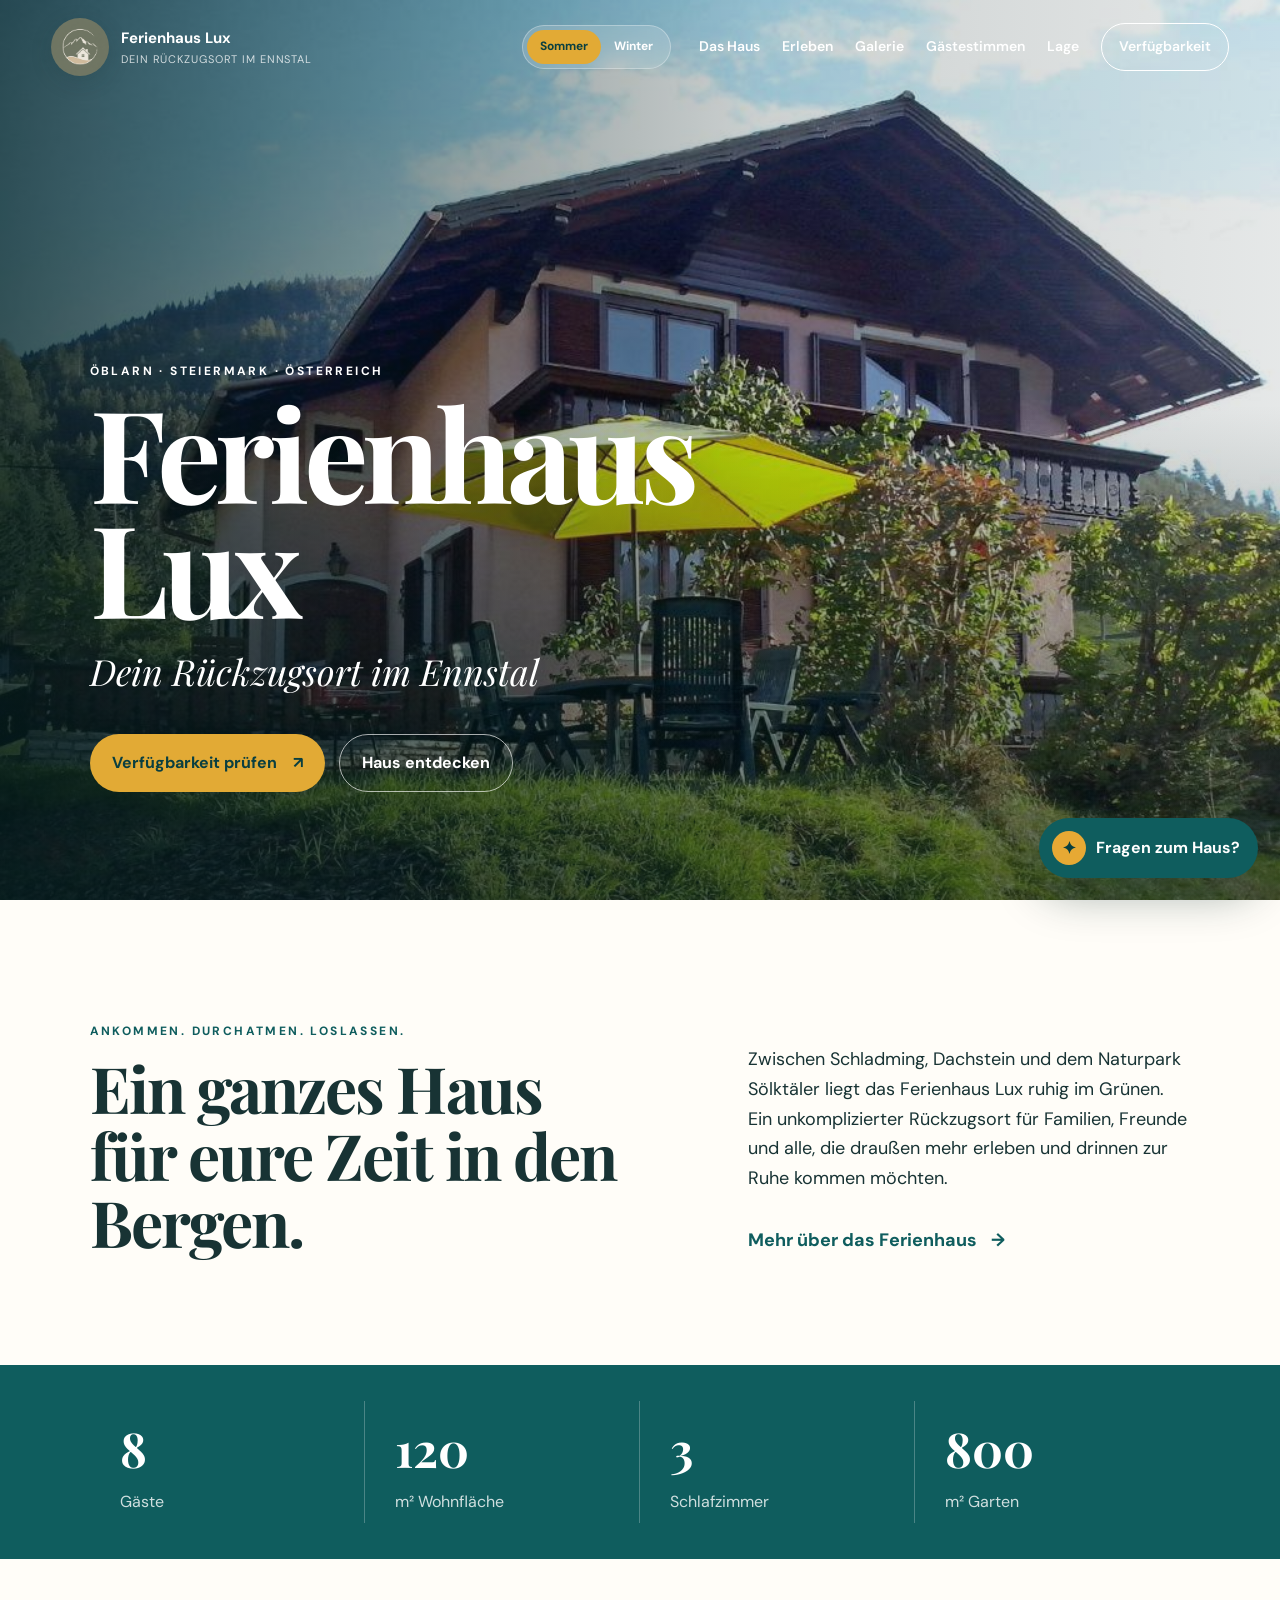
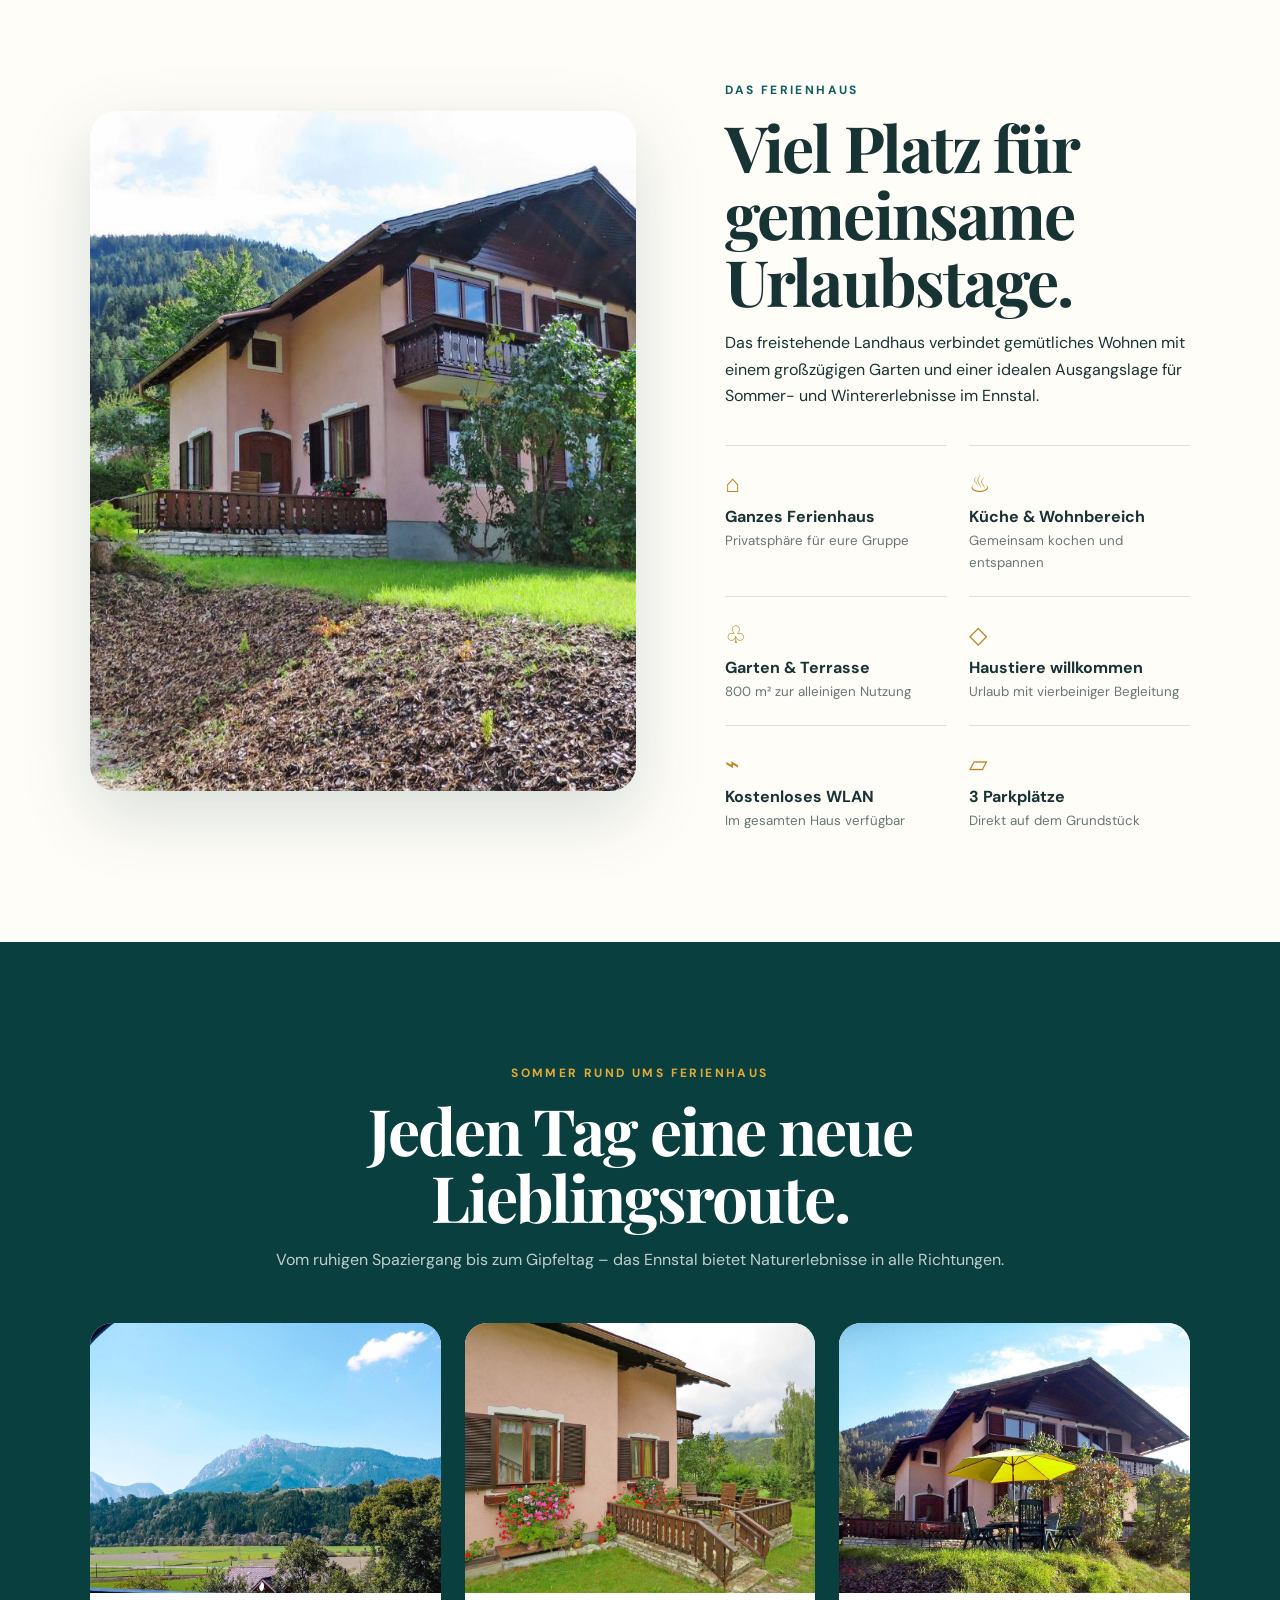
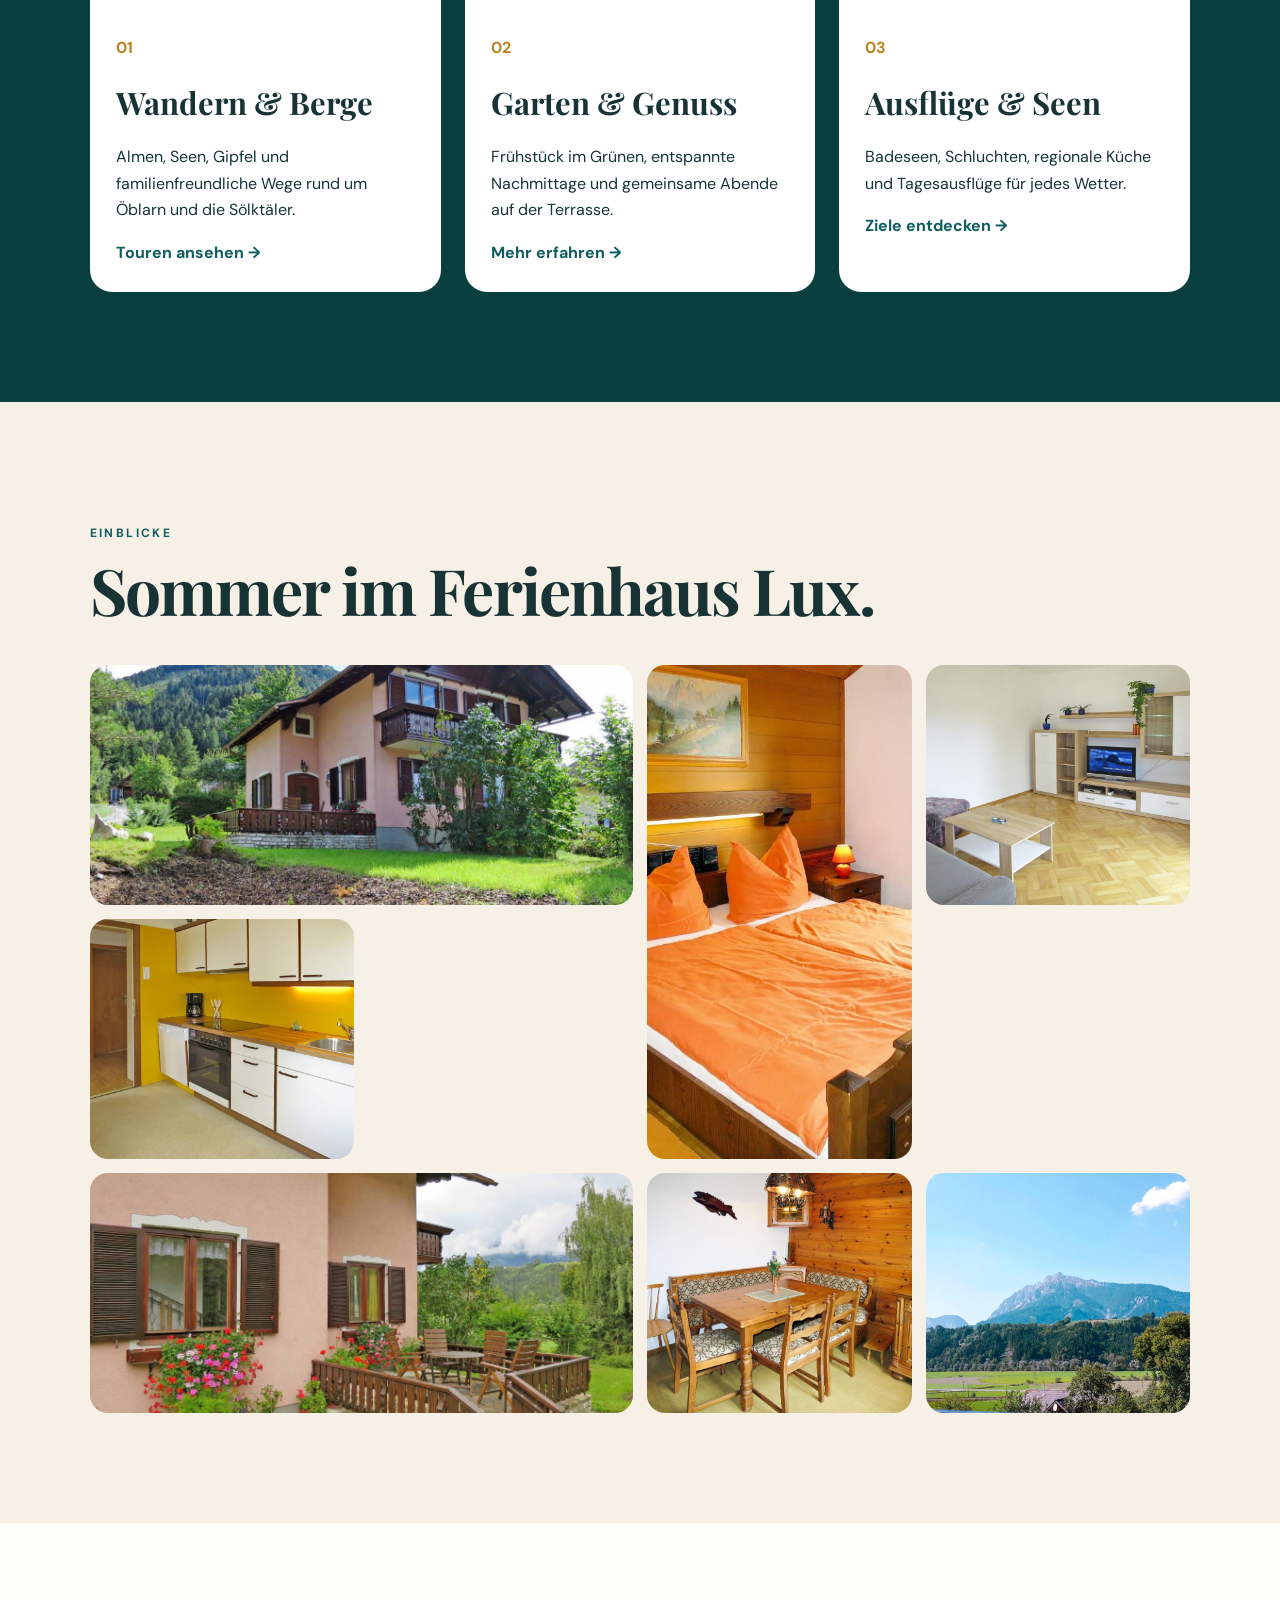
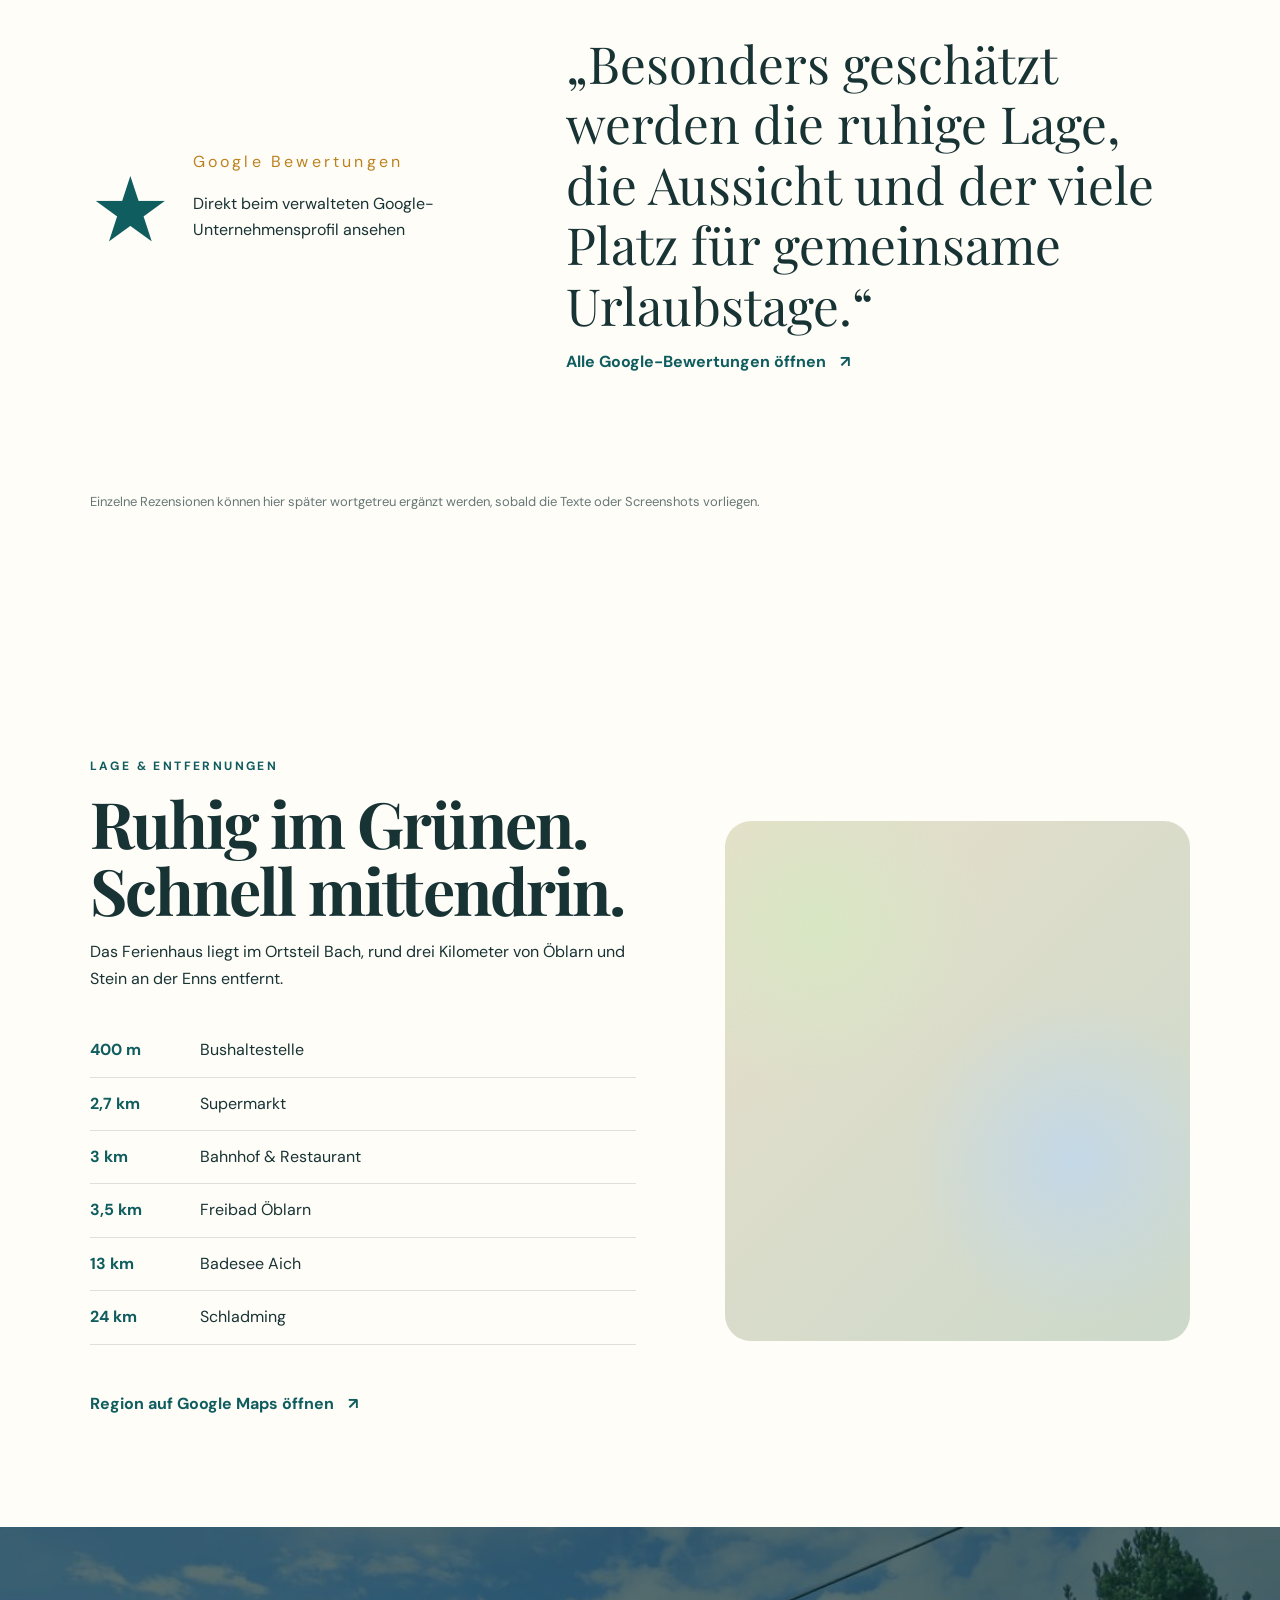
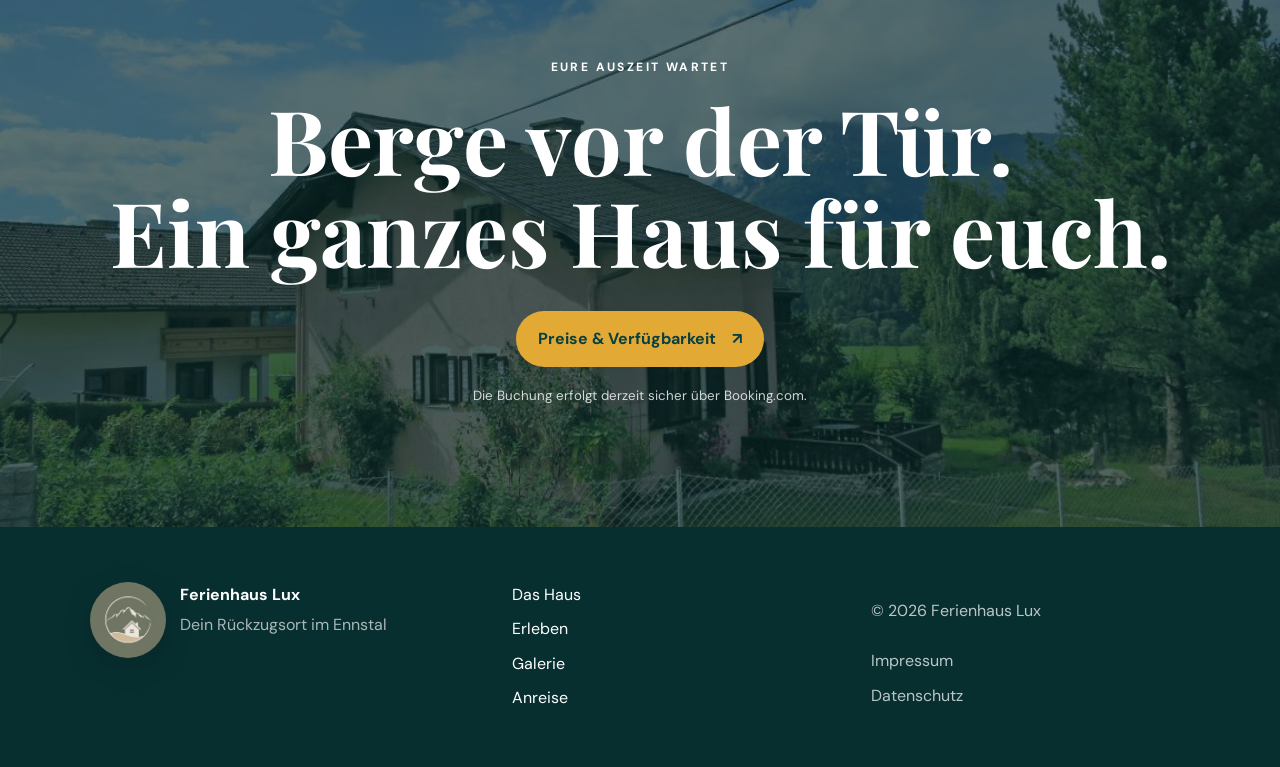
==== index.html @ c2e4d74d "Add files via upload" ====
<!doctype html>
<html lang="de">
<head>
  <meta charset="utf-8" />
  <meta name="viewport" content="width=device-width, initial-scale=1" />
  <meta name="description" content="Ferienhaus Lux in Öblarn – Dein Rückzugsort im Ennstal. Platz für bis zu 8 Gäste, Garten, Bergnatur und ideale Lage für Wanderungen und Winterurlaub." />
  <title>Ferienhaus Lux | Dein Rückzugsort im Ennstal</title>
  <link rel="preconnect" href="https://fonts.googleapis.com">
  <link rel="preconnect" href="https://fonts.gstatic.com" crossorigin>
  <link href="https://fonts.googleapis.com/css2?family=DM+Sans:wght@400;500;600;700&family=Playfair+Display:ital,wght@0,600;1,500&display=swap" rel="stylesheet">
  <link rel="stylesheet" href="style.css" />
  <link rel="stylesheet" href="chat.css" />
  <script defer src="script.js"></script>
</head>
<body>
  <header class="site-header" id="siteHeader">
    <a class="brand" href="#top" aria-label="Zur Startseite">
      <img class="brand-logo" src="images/logo.png" alt="Logo Ferienhaus Lux" />
      <span><strong>Ferienhaus Lux</strong><small>Dein Rückzugsort im Ennstal</small></span>
    </a>
    <div class="season-switch" role="group" aria-label="Jahreszeit wählen">
      <button class="season-option active" data-season="summer" type="button">Sommer</button>
      <button class="season-option" data-season="winter" type="button">Winter</button>
    </div>
    <button class="menu-button" id="menuButton" aria-expanded="false" aria-controls="mainNav" aria-label="Menü öffnen"><span></span><span></span></button>
    <nav class="main-nav" id="mainNav">
      <a href="#haus">Das Haus</a><a href="#erleben">Erleben</a><a href="#galerie">Galerie</a><a href="#stimmen">Gästestimmen</a><a href="#lage">Lage</a>
      <a class="nav-cta" href="https://www.booking.com/hotel/at/ferienhaus-lux-260s.de.html" target="_blank" rel="noopener">Verfügbarkeit</a>
    </nav>
  </header>

  <main id="top">
    <section class="hero">
      <div class="hero-image summer-hero" role="img" aria-label="Ferienhaus Lux im Sommer"></div>
      <div class="hero-image winter-hero" role="img" aria-label="Ferienhaus Lux im Winter"></div>
      <div class="hero-shade"></div>
      <div class="hero-content reveal">
        <p class="eyebrow light">Öblarn · Steiermark · Österreich</p>
        <h1>Ferienhaus Lux</h1>
        <p class="hero-tagline" data-summer="Dein Rückzugsort im Ennstal" data-winter="Dein Rückzugsort im Ennstal">Dein Rückzugsort im Ennstal</p>
        <div class="hero-actions">
          <a class="button button-primary" href="https://www.booking.com/hotel/at/ferienhaus-lux-260s.de.html" target="_blank" rel="noopener">Verfügbarkeit prüfen <span>↗</span></a>
          <a class="button button-ghost" href="#haus">Haus entdecken</a>
        </div>
      </div>
      <a class="scroll-hint" href="#intro" aria-label="Weiter nach unten"><span></span>Entdecken</a>
    </section>

    <section class="intro section" id="intro">
      <div class="section-heading reveal">
        <p class="eyebrow">Ankommen. Durchatmen. Loslassen.</p>
        <h2>Ein ganzes Haus für eure Zeit in den Bergen.</h2>
      </div>
      <div class="intro-copy reveal">
        <p>Zwischen Schladming, Dachstein und dem Naturpark Sölktäler liegt das Ferienhaus Lux ruhig im Grünen. Ein unkomplizierter Rückzugsort für Familien, Freunde und alle, die draußen mehr erleben und drinnen zur Ruhe kommen möchten.</p>
        <a class="text-link" href="#haus">Mehr über das Ferienhaus <span>→</span></a>
      </div>
    </section>

    <section class="facts" aria-label="Eckdaten">
      <div class="fact reveal"><strong>8</strong><span>Gäste</span></div>
      <div class="fact reveal"><strong>120</strong><span>m² Wohnfläche</span></div>
      <div class="fact reveal"><strong>3</strong><span>Schlafzimmer</span></div>
      <div class="fact reveal"><strong>800</strong><span>m² Garten</span></div>
    </section>

    <section class="house section" id="haus">
      <div class="house-visual reveal">
        <img class="summer-content" src="images/vorderansicht2.jpg" alt="Ferienhaus Lux mit Garten im Sommer" />
        <img class="winter-content" src="images/winter_aussen2.jpeg" alt="Ferienhaus Lux in verschneiter Winterlandschaft" />
      </div>
      <div class="house-content reveal">
        <p class="eyebrow">Das Ferienhaus</p>
        <h2>Viel Platz für gemeinsame Urlaubstage.</h2>
        <p>Das freistehende Landhaus verbindet gemütliches Wohnen mit einem großzügigen Garten und einer idealen Ausgangslage für Sommer- und Wintererlebnisse im Ennstal.</p>
        <div class="feature-grid">
          <div><span>⌂</span><strong>Ganzes Ferienhaus</strong><small>Privatsphäre für eure Gruppe</small></div>
          <div><span>♨</span><strong>Küche & Wohnbereich</strong><small>Gemeinsam kochen und entspannen</small></div>
          <div><span>♧</span><strong>Garten & Terrasse</strong><small>800 m² zur alleinigen Nutzung</small></div>
          <div><span>◇</span><strong>Haustiere willkommen</strong><small>Urlaub mit vierbeiniger Begleitung</small></div>
          <div><span>⌁</span><strong>Kostenloses WLAN</strong><small>Im gesamten Haus verfügbar</small></div>
          <div><span>▱</span><strong>3 Parkplätze</strong><small>Direkt auf dem Grundstück</small></div>
        </div>
      </div>
    </section>

    <section class="experience section" id="erleben">
      <div class="section-heading centered reveal">
        <p class="eyebrow" data-summer="Sommer rund ums Ferienhaus" data-winter="Winter rund ums Ferienhaus">Sommer rund ums Ferienhaus</p>
        <h2 data-summer="Jeden Tag eine neue Lieblingsroute." data-winter="Schnee, Berge und stille Wintertage.">Jeden Tag eine neue Lieblingsroute.</h2>
        <p data-summer="Vom ruhigen Spaziergang bis zum Gipfeltag – das Ennstal bietet Naturerlebnisse in alle Richtungen." data-winter="Skifahren, Winterwandern und verschneite Ausflüge zwischen Schladming-Dachstein und Planneralm.">Vom ruhigen Spaziergang bis zum Gipfeltag – das Ennstal bietet Naturerlebnisse in alle Richtungen.</p>
      </div>
      <div class="cards summer-content">
        <article class="experience-card reveal"><img src="images/aussicht.jpg" alt="Blick auf den Grimming"><div><p class="card-index">01</p><h3>Wandern & Berge</h3><p>Almen, Seen, Gipfel und familienfreundliche Wege rund um Öblarn und die Sölktäler.</p><button class="card-button" data-modal="wandern">Touren ansehen →</button></div></article>
        <article class="experience-card reveal"><img src="images/terrasse.jpg" alt="Terrasse des Ferienhauses Lux"><div><p class="card-index">02</p><h3>Garten & Genuss</h3><p>Frühstück im Grünen, entspannte Nachmittage und gemeinsame Abende auf der Terrasse.</p><button class="card-button" data-modal="garten">Mehr erfahren →</button></div></article>
        <article class="experience-card reveal"><img src="images/vorderansicht.jpg" alt="Ferienhaus Lux im Sommer"><div><p class="card-index">03</p><h3>Ausflüge & Seen</h3><p>Badeseen, Schluchten, regionale Küche und Tagesausflüge für jedes Wetter.</p><button class="card-button" data-modal="ausfluege">Ziele entdecken →</button></div></article>
      </div>
      <div class="cards winter-content">
        <article class="experience-card reveal"><img src="images/winter_aussen1.jpeg" alt="Ferienhaus Lux im tief verschneiten Winter"><div><p class="card-index">01</p><h3>Skifahren</h3><p>Mehrere Skigebiete liegen gut erreichbar zwischen Schladming-Dachstein, Hauser Kaibling und Planneralm.</p><button class="card-button" data-modal="winter">Skigebiete ansehen →</button></div></article>
        <article class="experience-card reveal"><img src="images/winter_aussen2.jpeg" alt="Winteransicht des Ferienhauses Lux"><div><p class="card-index">02</p><h3>Winterwandern</h3><p>Verschneite Wege, klare Bergluft und ruhige Tage abseits der Pisten.</p><button class="card-button" data-modal="winterwandern">Wintertipps →</button></div></article>
        <article class="experience-card reveal"><img src="images/wohnzimmer.jpg" alt="Gemütliches Wohnzimmer im Ferienhaus Lux"><div><p class="card-index">03</p><h3>Gemütlich einkehren</h3><p>Nach einem Tag im Schnee wartet ein warmes Haus mit viel Platz für gemeinsame Abende.</p><button class="card-button" data-modal="winteraktiv">Mehr entdecken →</button></div></article>
      </div>
    </section>

    <section class="gallery section" id="galerie">
      <div class="section-heading reveal"><p class="eyebrow">Einblicke</p><h2 data-summer="Sommer im Ferienhaus Lux." data-winter="Winter im Ferienhaus Lux.">Sommer im Ferienhaus Lux.</h2></div>
      <div class="gallery-grid summer-gallery" id="summerGallery">
        <button class="gallery-item wide reveal"><img src="images/vorderansicht2.jpg" alt="Ferienhaus Lux mit Garten im Sommer" /></button>
        <button class="gallery-item tall reveal"><img src="images/zimmer_gross_balkon.jpg" alt="Großes Schlafzimmer mit Balkon" /></button>
        <button class="gallery-item reveal"><img src="images/wohnzimmer.jpg" alt="Helles Wohnzimmer" /></button>
        <button class="gallery-item reveal"><img src="images/kueche.jpg" alt="Voll ausgestattete Küche" /></button>
        <button class="gallery-item wide reveal"><img src="images/terrasse.jpg" alt="Terrasse und Garten" /></button>
        <button class="gallery-item reveal"><img src="images/fischerstueberl.jpg" alt="Gemütliche Stube" /></button>
        <button class="gallery-item reveal"><img src="images/aussicht.jpg" alt="Aussicht auf den Grimming" /></button>
      </div>
      <div class="gallery-grid winter-content" id="winterGallery">
        <button class="gallery-item wide reveal"><img src="images/winter_aussen1.jpeg" alt="Ferienhaus Lux im Winter von hinten" /></button>
        <button class="gallery-item wide reveal"><img src="images/winter_aussen2.jpeg" alt="Ferienhaus Lux im Winter von vorne" /></button>
        <button class="gallery-item reveal"><img src="images/wohnzimmer.jpg" alt="Wohnzimmer im Winterurlaub" /></button>
        <button class="gallery-item reveal"><img src="images/fischerstueberl.jpg" alt="Gemütliche Stube für Winterabende" /></button>
        <button class="gallery-item wide reveal"><img src="images/zimmer_gross_balkon.jpg" alt="Großes Schlafzimmer" /></button>
      </div>
    </section>

    <section class="testimonials section" id="stimmen">
      <div class="rating reveal"><span class="rating-number">★</span><div><div class="stars">Google Bewertungen</div><p>Direkt beim verwalteten Google-Unternehmensprofil ansehen</p></div></div>
      <div class="quote-wrap reveal">
        <blockquote>„Besonders geschätzt werden die ruhige Lage, die Aussicht und der viele Platz für gemeinsame Urlaubstage.“</blockquote>
        <a class="text-link" href="https://maps.app.goo.gl/Pu6VmG7neSs7AfJZ8" target="_blank" rel="noopener">Alle Google-Bewertungen öffnen <span>↗</span></a>
      </div>
      <p class="review-note reveal">Einzelne Rezensionen können hier später wortgetreu ergänzt werden, sobald die Texte oder Screenshots vorliegen.</p>
    </section>

    <section class="location section" id="lage">
      <div class="location-content reveal">
        <p class="eyebrow">Lage & Entfernungen</p>
        <h2>Ruhig im Grünen. Schnell mittendrin.</h2>
        <p>Das Ferienhaus liegt im Ortsteil Bach, rund drei Kilometer von Öblarn und Stein an der Enns entfernt.</p>
        <ul class="distance-list">
          <li><span>400 m</span>Bushaltestelle</li><li><span>2,7 km</span>Supermarkt</li><li><span>3 km</span>Bahnhof & Restaurant</li><li><span>3,5 km</span>Freibad Öblarn</li><li><span>13 km</span>Badesee Aich</li><li><span>24 km</span>Schladming</li>
        </ul>
        <a class="text-link" href="https://maps.app.goo.gl/Pu6VmG7neSs7AfJZ8" target="_blank" rel="noopener">Region auf Google Maps öffnen <span>↗</span></a>
      </div>
      <div class="map-card reveal">
        <iframe title="Google Maps – Ferienhaus Lux" src="https://www.google.com/maps?q=47.4465839,13.9606423&z=15&output=embed" loading="lazy" referrerpolicy="no-referrer-when-downgrade" allowfullscreen></iframe>
      </div>
    </section>

    <section class="booking-cta">
      <div class="booking-bg summer-booking-bg"></div><div class="booking-bg winter-booking-bg"></div><div class="booking-overlay"></div>
      <div class="booking-content reveal"><p class="eyebrow light">Eure Auszeit wartet</p><h2>Berge vor der Tür.<br>Ein ganzes Haus für euch.</h2><a class="button button-primary" href="https://www.booking.com/hotel/at/ferienhaus-lux-260s.de.html" target="_blank" rel="noopener">Preise & Verfügbarkeit <span>↗</span></a><small>Die Buchung erfolgt derzeit sicher über Booking.com.</small></div>
    </section>
  </main>

  <footer>
    <div class="footer-brand"><img class="footer-logo" src="images/logo.png" alt="Logo Ferienhaus Lux" /><div><strong>Ferienhaus Lux</strong><p>Dein Rückzugsort im Ennstal</p></div></div>
    <div class="footer-links"><a href="#haus">Das Haus</a><a href="#erleben">Erleben</a><a href="#galerie">Galerie</a><a href="#lage">Anreise</a></div>
    <div class="footer-meta"><p>© <span id="year"></span> Ferienhaus Lux</p><a href="#" data-modal="impressum">Impressum</a><a href="#" data-modal="datenschutz">Datenschutz</a></div>
  </footer>


  <aside class="chat-widget" id="chatWidget" aria-label="Digitaler Gästeassistent">
    <button class="chat-launcher" id="chatLauncher" type="button" aria-expanded="false" aria-controls="chatPanel">
      <span class="chat-launcher-icon" aria-hidden="true">✦</span>
      <span class="chat-launcher-label">Fragen zum Haus?</span>
    </button>

    <section class="chat-panel" id="chatPanel" hidden>
      <header class="chat-header">
        <div class="chat-avatar" aria-hidden="true">L</div>
        <div>
          <strong>Lux Gästeassistent</strong>
          <span><i></i> Online · antwortet sofort</span>
        </div>
        <button class="chat-close" id="chatClose" type="button" aria-label="Chat schließen">×</button>
      </header>

      <div class="chat-messages" id="chatMessages" role="log" aria-live="polite" aria-label="Chatverlauf">
        <div class="chat-message assistant">
          <div class="chat-bubble">Hallo! Ich beantworte Fragen zum Ferienhaus Lux, zur Ausstattung und zur Lage. Wobei darf ich helfen?</div>
        </div>
      </div>

      <div class="chat-suggestions" id="chatSuggestions" aria-label="Beispielfragen">
        <button type="button">Wie viele Personen haben Platz?</button>
        <button type="button">Sind Haustiere erlaubt?</button>
        <button type="button">Wie weit ist Schladming entfernt?</button>
      </div>

      <form class="chat-form" id="chatForm">
        <label class="sr-only" for="chatInput">Nachricht</label>
        <textarea id="chatInput" rows="1" maxlength="600" placeholder="Frage zum Ferienhaus …" required></textarea>
        <button class="chat-send" type="submit" aria-label="Nachricht senden">➤</button>
      </form>
      <p class="chat-disclaimer">Der Assistent kann sich irren. Verfügbarkeit und Preise bitte auf Booking.com prüfen.</p>
    </section>
  </aside>

  <dialog class="modal" id="contentModal"><button class="modal-close" aria-label="Schließen">×</button><div id="modalContent"></div></dialog>
  <dialog class="lightbox" id="lightbox"><button class="modal-close" aria-label="Schließen">×</button><img id="lightboxImage" alt="Vergrößerte Galerieansicht" /></dialog>
</body>
</html>
---- style.css ----
:root{--petrol:#0f5d5e;--petrol-dark:#0a3f40;--cream:#f6f0e6;--paper:#fffdf8;--ochre:#e2aa35;--ochre-dark:#bc8220;--ink:#183334;--muted:#667776;--line:rgba(24,51,52,.14);--white:#fff;--shadow:0 24px 70px rgba(10,63,64,.16);--radius:26px}
*{box-sizing:border-box}html{scroll-behavior:smooth}body{margin:0;font-family:'DM Sans',sans-serif;background:var(--paper);color:var(--ink);line-height:1.65}body[data-season="winter"]{--petrol:#2e5d78;--petrol-dark:#173b50;--ochre:#d9b56c;--ochre-dark:#b38a3e;--cream:#eef4f7;--paper:#f8fbfc;--ink:#18303d;--muted:#647681}.section{padding:110px min(7vw,110px)}img{display:block;max-width:100%}a{color:inherit;text-decoration:none}button{font:inherit}.site-header{position:fixed;z-index:50;left:0;right:0;top:0;display:flex;align-items:center;gap:28px;padding:18px min(4vw,60px);transition:.3s;color:#fff}.site-header.scrolled{background:rgba(255,253,248,.94);backdrop-filter:blur(16px);box-shadow:0 10px 35px rgba(10,63,64,.1);color:var(--ink)}.brand{display:flex;align-items:center;gap:12px;margin-right:auto}.brand-mark{width:40px;height:40px;border-radius:50%;display:grid;place-items:center;background:var(--ochre);color:var(--petrol-dark);font-family:'Playfair Display',serif;font-size:23px;font-weight:700}.brand strong{display:block;font-size:15px}.brand small{display:block;opacity:.76;font-size:11px;letter-spacing:.08em;text-transform:uppercase}.main-nav{display:flex;align-items:center;gap:22px;font-size:14px;font-weight:600}.main-nav a{transition:.2s}.main-nav a:hover{opacity:.7}.nav-cta{padding:11px 17px;border:1px solid currentColor;border-radius:999px}.season-switch{display:flex;padding:4px;border-radius:999px;background:rgba(255,255,255,.16);backdrop-filter:blur(10px);border:1px solid rgba(255,255,255,.3)}.scrolled .season-switch{background:var(--cream);border-color:var(--line)}.season-option{border:0;background:transparent;color:inherit;padding:7px 13px;border-radius:999px;cursor:pointer;font-size:12px;font-weight:700}.season-option.active{background:var(--ochre);color:var(--petrol-dark)}.menu-button{display:none;border:0;background:none;width:40px;height:40px;position:relative}.menu-button span{position:absolute;width:24px;height:2px;background:currentColor;left:8px;top:14px}.menu-button span:last-child{top:23px}.hero{height:100vh;min-height:680px;position:relative;display:grid;align-items:end;overflow:hidden}.hero-image{position:absolute;inset:0;background-size:cover;background-position:center;transition:opacity .7s ease,transform 8s ease}.summer-hero{background-image:url('images/vorderansicht.jpg');opacity:1}.winter-hero{background-image:url('images/winter_aussen1.jpeg');opacity:0}.hero:hover .hero-image{transform:scale(1.035)}body[data-season="winter"] .summer-hero{opacity:0}body[data-season="winter"] .winter-hero{opacity:1}.hero-shade{position:absolute;inset:0;background:linear-gradient(90deg,rgba(4,28,28,.74),rgba(4,28,28,.2) 60%,rgba(4,28,28,.1)),linear-gradient(0deg,rgba(4,28,28,.55),transparent 55%)}.hero-content{position:relative;z-index:2;color:#fff;padding:0 min(7vw,110px) 12vh;max-width:900px}.hero h1{font-family:'Playfair Display',serif;font-size:clamp(64px,10vw,132px);line-height:.9;margin:12px 0 18px;letter-spacing:-.045em}.hero-tagline{font-size:clamp(22px,3vw,36px);margin:0 0 32px;font-family:'Playfair Display',serif;font-style:italic}.eyebrow{font-size:12px;text-transform:uppercase;letter-spacing:.2em;font-weight:700;color:var(--petrol)}.eyebrow.light{color:#fff}.hero-actions{display:flex;gap:14px;flex-wrap:wrap}.button{display:inline-flex;align-items:center;gap:16px;padding:15px 22px;border-radius:999px;font-weight:700;transition:.25s}.button-primary{background:var(--ochre);color:var(--petrol-dark)}.button-primary:hover{transform:translateY(-2px);background:#f0bd54}.button-ghost{border:1px solid rgba(255,255,255,.65);color:#fff}.button-ghost:hover{background:#fff;color:var(--ink)}.scroll-hint{position:absolute;right:min(4vw,60px);bottom:35px;color:#fff;z-index:2;font-size:11px;text-transform:uppercase;letter-spacing:.16em;display:flex;align-items:center;gap:10px}.scroll-hint span{width:38px;height:1px;background:#fff}.intro{display:grid;grid-template-columns:1.2fr 1fr;gap:10vw;align-items:end}.section-heading h2,.house-content h2,.showcase-copy h2,.location h2{font-family:'Playfair Display',serif;font-size:clamp(40px,5vw,72px);line-height:1.05;margin:12px 0 0;letter-spacing:-.03em}.intro-copy{font-size:18px}.text-link{font-weight:700;color:var(--petrol);display:inline-flex;gap:14px;margin-top:14px}.facts{display:grid;grid-template-columns:repeat(4,1fr);background:var(--petrol);color:#fff;padding:36px min(7vw,110px)}.fact{border-right:1px solid rgba(255,255,255,.25);padding:8px 30px}.fact:last-child{border:0}.fact strong{font-family:'Playfair Display',serif;font-size:48px;display:block}.fact span{opacity:.8}.house,.split-showcase,.location{display:grid;grid-template-columns:1.08fr .92fr;gap:7vw;align-items:center}.house-visual,.showcase-image{position:relative}.house-visual img,.showcase-image img{width:100%;height:680px;object-fit:cover;border-radius:var(--radius);box-shadow:var(--shadow)}.image-note{position:absolute;left:20px;bottom:20px;background:rgba(255,255,255,.92);padding:9px 13px;border-radius:999px;font-size:12px}.feature-grid{display:grid;grid-template-columns:1fr 1fr;gap:22px;margin-top:36px}.feature-grid div{padding-top:18px;border-top:1px solid var(--line)}.feature-grid span{display:block;color:var(--ochre-dark);font-size:24px}.feature-grid strong,.feature-grid small{display:block}.feature-grid small{color:var(--muted)}.split-showcase{background:var(--cream)}.showcase-image img{height:560px}.experience{background:var(--petrol-dark);color:#fff}.centered{text-align:center;max-width:850px;margin:0 auto 50px}.centered .eyebrow{color:var(--ochre)}.centered p{color:rgba(255,255,255,.74)}.cards{display:grid;grid-template-columns:repeat(3,1fr);gap:24px}.experience-card{background:#fff;color:var(--ink);border-radius:22px;overflow:hidden}.experience-card img,.winter-placeholder{height:270px;width:100%;object-fit:cover}.winter-placeholder{display:grid;place-items:center;background:linear-gradient(145deg,#dceaf1,#9ebfd1);color:#244b61;font-weight:700;letter-spacing:.08em;text-transform:uppercase}.experience-card>div:last-child{padding:26px}.card-index{color:var(--ochre-dark);font-weight:700}.experience-card h3{font-family:'Playfair Display',serif;font-size:31px;margin:5px 0}.card-button{border:0;background:none;color:var(--petrol);padding:0;font-weight:700;cursor:pointer}.gallery{background:var(--cream)}.gallery-grid{margin-top:42px;display:grid;grid-template-columns:repeat(4,1fr);grid-auto-rows:240px;gap:14px}.gallery-item{border:0;padding:0;overflow:hidden;border-radius:18px;cursor:zoom-in;background:#ddd}.gallery-item img{width:100%;height:100%;object-fit:cover;transition:.35s}.gallery-item:hover img{transform:scale(1.05)}.gallery-item.wide{grid-column:span 2}.gallery-item.tall{grid-row:span 2}.winter-gallery-card{padding:70px;text-align:center;border:1px dashed rgba(46,93,120,.35);border-radius:24px;background:#fff}.winter-gallery-card span{font-size:44px}.winter-gallery-card h3{font-family:'Playfair Display',serif;font-size:36px;margin:10px}.winter-content{display:none}body[data-season="winter"] .summer-content,body[data-season="winter"] .summer-gallery{display:none}body[data-season="winter"] .winter-content{display:grid}.testimonials{display:grid;grid-template-columns:.75fr 1.25fr;gap:8vw;align-items:center}.rating{display:flex;gap:22px;align-items:center}.rating-number{font-family:'Playfair Display',serif;font-size:90px;color:var(--petrol)}.stars{color:var(--ochre-dark);letter-spacing:.2em}.quote-wrap blockquote{font-family:'Playfair Display',serif;font-size:clamp(30px,4vw,54px);line-height:1.18;margin:0}.quote-wrap p,.review-note{color:var(--muted)}.review-note{grid-column:1/-1;font-size:13px}.distance-list{list-style:none;padding:0;margin:32px 0}.distance-list li{display:flex;gap:30px;padding:13px 0;border-bottom:1px solid var(--line)}.distance-list span{font-weight:700;color:var(--petrol);min-width:80px}.map-card{min-height:520px;border-radius:var(--radius);overflow:hidden;background:radial-gradient(circle at 20% 20%,#d8e7c4,transparent 30%),radial-gradient(circle at 75% 65%,#c4d8e7,transparent 34%),linear-gradient(135deg,#e7dfca,#ccd9cb);position:relative}.map-art{position:absolute;inset:0;display:grid;place-items:center;text-align:center}.map-pin{width:55px;height:55px;border-radius:50% 50% 50% 0;background:var(--petrol);transform:rotate(-45deg);display:grid;place-items:center;box-shadow:0 16px 35px rgba(15,93,94,.25)}.map-pin i{width:16px;height:16px;border-radius:50%;background:#fff}.map-art p{margin-top:110px;position:absolute}.booking-cta{min-height:600px;position:relative;display:grid;place-items:center;text-align:center;color:#fff;overflow:hidden}.booking-bg{position:absolute;inset:0;background:url('images/hinteransicht.jpg') center/cover}.booking-overlay{position:absolute;inset:0;background:rgba(5,39,40,.65)}.booking-content{position:relative;z-index:2}.booking-content h2{font-family:'Playfair Display',serif;font-size:clamp(45px,7vw,90px);line-height:1.02;margin:15px 0 35px}.booking-content small{display:block;margin-top:18px;opacity:.8}footer{background:#082f30;color:#fff;padding:55px min(7vw,110px);display:grid;grid-template-columns:1.2fr 1fr 1fr;gap:40px}.footer-brand{display:flex;gap:14px}.footer-brand p{margin:4px 0;opacity:.65}.footer-links,.footer-meta{display:flex;flex-direction:column;gap:8px}.footer-meta{opacity:.72}.modal,.lightbox{border:0;border-radius:22px;padding:0;box-shadow:var(--shadow);max-width:min(720px,92vw)}.modal::backdrop,.lightbox::backdrop{background:rgba(5,35,36,.78)}.modal>div{padding:50px}.modal-close{position:absolute;right:16px;top:12px;border:0;background:transparent;font-size:32px;cursor:pointer;z-index:2}.lightbox{background:#111;max-width:94vw}.lightbox img{max-width:94vw;max-height:90vh}.lightbox .modal-close{color:#fff}.reveal{opacity:0;transform:translateY(24px);transition:.7s ease}.reveal.visible{opacity:1;transform:none}
@media(max-width:1000px){.main-nav{position:fixed;inset:76px 18px auto;background:var(--paper);color:var(--ink);padding:26px;border-radius:20px;display:none;flex-direction:column;align-items:flex-start;box-shadow:var(--shadow)}.main-nav.open{display:flex}.menu-button{display:block;color:inherit}.season-switch{margin-left:auto}.site-header .brand{margin-right:0}.intro,.house,.split-showcase,.location,.testimonials{grid-template-columns:1fr}.cards{grid-template-columns:1fr}.experience-card{display:grid;grid-template-columns:1fr 1fr}.experience-card img,.winter-placeholder{height:100%;min-height:290px}.gallery-grid{grid-template-columns:repeat(2,1fr)}.facts{grid-template-columns:repeat(2,1fr)}.fact:nth-child(2){border-right:0}.house-visual img,.showcase-image img{height:500px}footer{grid-template-columns:1fr 1fr}}
@media(max-width:650px){.section{padding:78px 22px}.site-header{padding:13px 16px}.brand small{display:none}.season-switch{order:2}.season-option{padding:6px 9px}.hero{min-height:700px}.hero-content{padding:0 22px 13vh}.hero h1{font-size:64px}.facts{padding:20px 18px}.fact{padding:14px}.fact strong{font-size:38px}.experience-card{display:block}.gallery-grid{grid-template-columns:1fr;grid-auto-rows:250px}.gallery-item.wide{grid-column:auto}.gallery-item.tall{grid-row:auto}.feature-grid{grid-template-columns:1fr}.house-visual img,.showcase-image img{height:420px}.rating-number{font-size:66px}footer{grid-template-columns:1fr}.scroll-hint{display:none}}
.map-card iframe{width:100%;height:100%;min-height:520px;border:0;display:block}
.winter-booking-bg{background-image:url('images/winter_aussen1.jpeg');opacity:0;transition:opacity .6s ease}
.summer-booking-bg{opacity:1;transition:opacity .6s ease}
body[data-season="winter"] .summer-booking-bg{opacity:0}
body[data-season="winter"] .winter-booking-bg{opacity:1}
body[data-season="winter"] .booking-overlay{background:rgba(20,45,65,.62)}
body[data-season="winter"] .hero-shade{background:linear-gradient(90deg,rgba(15,34,51,.76),rgba(15,34,51,.18) 62%),linear-gradient(0deg,rgba(15,34,51,.5),transparent 58%)}
.house-visual img.winter-content{display:none}
body[data-season="winter"] .house-visual img.winter-content{display:block}

/* Brand logo */
.brand-logo {
  width: 58px;
  height: 58px;
  flex: 0 0 58px;
  object-fit: cover;
  border-radius: 50%;
  box-shadow: 0 6px 22px rgba(23, 48, 51, 0.16);
}

.footer-logo {
  width: 76px;
  height: 76px;
  object-fit: cover;
  border-radius: 50%;
  box-shadow: 0 8px 28px rgba(0, 0, 0, 0.18);
}

@media (max-width: 760px) {
  .brand-logo {
    width: 46px;
    height: 46px;
    flex-basis: 46px;
  }

  .brand small {
    max-width: 175px;
    line-height: 1.2;
  }

  .footer-logo {
    width: 64px;
    height: 64px;
  }
}
\n\n/* Digitaler Gästeassistent */\n.sr-only{position:absolute!important;width:1px!important;height:1px!important;padding:0!important;margin:-1px!important;overflow:hidden!important;clip:rect(0,0,0,0)!important;white-space:nowrap!important;border:0!important}\n.chat-widget{position:fixed;right:22px;bottom:22px;z-index:1000;font-family:'DM Sans',sans-serif}\n.chat-launcher{border:0;border-radius:999px;background:var(--petrol);color:#fff;display:flex;align-items:center;gap:10px;padding:13px 18px 13px 13px;box-shadow:0 15px 45px rgba(5,39,40,.3);cursor:pointer;font:inherit;font-weight:700;transition:transform .2s ease,box-shadow .2s ease}\n.chat-launcher:hover{transform:translateY(-2px);box-shadow:0 20px 55px rgba(5,39,40,.38)}\n.chat-launcher-icon{width:34px;height:34px;border-radius:50%;display:grid;place-items:center;background:var(--ochre);color:var(--petrol-dark);font-size:17px}\n.chat-panel{position:absolute;right:0;bottom:64px;width:min(390px,calc(100vw - 28px));height:min(620px,calc(100vh - 110px));background:#fff;border:1px solid rgba(13,77,78,.12);border-radius:24px;box-shadow:0 24px 80px rgba(5,39,40,.3);overflow:hidden;display:flex;flex-direction:column;transform-origin:bottom right;animation:chatIn .22s ease}\n.chat-panel[hidden]{display:none}\n@keyframes chatIn{from{opacity:0;transform:translateY(12px) scale(.97)}to{opacity:1;transform:none}}\n.chat-header{background:var(--petrol-dark);color:#fff;padding:16px;display:flex;align-items:center;gap:11px}\n.chat-avatar{width:42px;height:42px;border-radius:50%;display:grid;place-items:center;background:var(--ochre);color:var(--petrol-dark);font-family:'Playfair Display',serif;font-size:22px;font-weight:700}\n.chat-header strong,.chat-header span{display:block}.chat-header span{font-size:12px;opacity:.76;margin-top:2px}.chat-header i{display:inline-block;width:7px;height:7px;border-radius:50%;background:#80d7a4;margin-right:4px}\n.chat-close{margin-left:auto;border:0;background:transparent;color:#fff;font-size:28px;line-height:1;cursor:pointer;padding:5px}\n.chat-messages{flex:1;overflow-y:auto;padding:18px;background:linear-gradient(180deg,#f7f5ef,#fff)}\n.chat-message{display:flex;margin-bottom:12px}.chat-message.user{justify-content:flex-end}.chat-bubble{max-width:84%;border-radius:18px 18px 18px 5px;padding:11px 13px;background:#fff;color:var(--ink);box-shadow:0 5px 16px rgba(6,50,51,.08);font-size:14px;line-height:1.48;white-space:pre-wrap}.chat-message.user .chat-bubble{background:var(--petrol);color:#fff;border-radius:18px 18px 5px 18px;box-shadow:none}.chat-message.error .chat-bubble{background:#fff4ed;color:#7b3b25}.chat-message.typing .chat-bubble{display:flex;gap:4px;padding:14px}.chat-message.typing span{width:6px;height:6px;background:var(--muted);border-radius:50%;animation:chatDot 1.1s infinite}.chat-message.typing span:nth-child(2){animation-delay:.14s}.chat-message.typing span:nth-child(3){animation-delay:.28s}@keyframes chatDot{0%,60%,100%{transform:none;opacity:.45}30%{transform:translateY(-4px);opacity:1}}\n.chat-suggestions{padding:0 14px 10px;display:flex;gap:7px;overflow-x:auto;background:#fff}.chat-suggestions button{white-space:nowrap;border:1px solid rgba(15,93,94,.18);background:#fff;color:var(--petrol);padding:8px 10px;border-radius:999px;font:inherit;font-size:12px;cursor:pointer}.chat-suggestions button:hover{background:var(--cream)}\n.chat-form{margin:0 12px 8px;border:1px solid rgba(15,93,94,.2);border-radius:18px;display:flex;align-items:flex-end;background:#fff;padding:5px 5px 5px 12px}.chat-form textarea{border:0;outline:0;resize:none;flex:1;max-height:100px;padding:8px 4px;font:inherit;font-size:14px;background:transparent}.chat-send{width:39px;height:39px;flex:0 0 39px;border:0;border-radius:13px;background:var(--ochre);color:var(--petrol-dark);cursor:pointer;font-size:16px}.chat-send:disabled{opacity:.45;cursor:not-allowed}.chat-disclaimer{font-size:10px;line-height:1.35;color:var(--muted);text-align:center;margin:0 15px 10px}\n@media(max-width:650px){.chat-widget{right:14px;bottom:14px}.chat-launcher-label{display:none}.chat-launcher{padding:10px}.chat-panel{position:fixed;inset:12px;width:auto;height:auto;bottom:12px;border-radius:22px}.chat-launcher-icon{width:38px;height:38px}}\n
---- chat.css ----
/* Digitaler Gästeassistent – bewusst separat, damit der Button zuverlässig geladen wird. */
.sr-only{position:absolute!important;width:1px!important;height:1px!important;padding:0!important;margin:-1px!important;overflow:hidden!important;clip:rect(0,0,0,0)!important;white-space:nowrap!important;border:0!important}
.chat-widget{position:fixed;right:22px;bottom:22px;z-index:10000;font-family:'DM Sans',Arial,sans-serif}
.chat-launcher{border:0;border-radius:999px;background:#0f5d5e;color:#fff;display:flex;align-items:center;gap:10px;padding:13px 18px 13px 13px;box-shadow:0 15px 45px rgba(5,39,40,.38);cursor:pointer;font:inherit;font-weight:700;transition:transform .2s ease,box-shadow .2s ease}
.chat-launcher:hover,.chat-launcher:focus-visible{transform:translateY(-2px);box-shadow:0 20px 55px rgba(5,39,40,.48);outline:3px solid rgba(231,169,52,.45);outline-offset:3px}
.chat-launcher-icon{width:34px;height:34px;border-radius:50%;display:grid;place-items:center;background:#e7a934;color:#083f40;font-size:17px;flex:0 0 auto}
.chat-launcher-label{display:inline!important;white-space:nowrap}
.chat-panel{position:absolute;right:0;bottom:70px;width:min(390px,calc(100vw - 28px));height:min(620px,calc(100vh - 110px));background:#fff;border:1px solid rgba(13,77,78,.12);border-radius:24px;box-shadow:0 24px 80px rgba(5,39,40,.3);overflow:hidden;display:flex;flex-direction:column;transform-origin:bottom right;animation:chatIn .22s ease}
.chat-panel[hidden]{display:none!important}
@keyframes chatIn{from{opacity:0;transform:translateY(12px) scale(.97)}to{opacity:1;transform:none}}
.chat-header{background:#083f40;color:#fff;padding:16px;display:flex;align-items:center;gap:11px}
.chat-avatar{width:42px;height:42px;border-radius:50%;display:grid;place-items:center;background:#e7a934;color:#083f40;font-family:'Playfair Display',serif;font-size:22px;font-weight:700}
.chat-header strong,.chat-header span{display:block}.chat-header span{font-size:12px;opacity:.76;margin-top:2px}.chat-header i{display:inline-block;width:7px;height:7px;border-radius:50%;background:#80d7a4;margin-right:4px}
.chat-close{margin-left:auto;border:0;background:transparent;color:#fff;font-size:28px;line-height:1;cursor:pointer;padding:5px}
.chat-messages{flex:1;overflow-y:auto;padding:18px;background:linear-gradient(180deg,#f7f5ef,#fff)}
.chat-message{display:flex;margin-bottom:12px}.chat-message.user{justify-content:flex-end}.chat-bubble{max-width:84%;border-radius:18px 18px 18px 5px;padding:11px 13px;background:#fff;color:#143f40;box-shadow:0 5px 16px rgba(6,50,51,.08);font-size:14px;line-height:1.48;white-space:pre-wrap}.chat-message.user .chat-bubble{background:#0f5d5e;color:#fff;border-radius:18px 18px 5px 18px;box-shadow:none}.chat-message.error .chat-bubble{background:#fff4ed;color:#7b3b25}.chat-message.typing .chat-bubble{display:flex;gap:4px;padding:14px}.chat-message.typing span{width:6px;height:6px;background:#6e7b76;border-radius:50%;animation:chatDot 1.1s infinite}.chat-message.typing span:nth-child(2){animation-delay:.14s}.chat-message.typing span:nth-child(3){animation-delay:.28s}
@keyframes chatDot{0%,60%,100%{transform:none;opacity:.45}30%{transform:translateY(-4px);opacity:1}}
.chat-suggestions{padding:0 14px 10px;display:flex;gap:7px;overflow-x:auto;background:#fff}.chat-suggestions button{white-space:nowrap;border:1px solid rgba(15,93,94,.18);background:#fff;color:#0f5d5e;padding:8px 10px;border-radius:999px;font:inherit;font-size:12px;cursor:pointer}.chat-suggestions button:hover{background:#f3eee2}
.chat-form{margin:0 12px 8px;border:1px solid rgba(15,93,94,.2);border-radius:18px;display:flex;align-items:flex-end;background:#fff;padding:5px 5px 5px 12px}.chat-form textarea{border:0;outline:0;resize:none;flex:1;max-height:100px;padding:8px 4px;font:inherit;font-size:14px;background:transparent}.chat-send{width:39px;height:39px;flex:0 0 39px;border:0;border-radius:13px;background:#e7a934;color:#083f40;cursor:pointer;font-size:16px}.chat-send:disabled{opacity:.45;cursor:not-allowed}.chat-disclaimer{font-size:10px;line-height:1.35;color:#6e7b76;text-align:center;margin:0 15px 10px}
@media(max-width:650px){.chat-widget{right:48px;bottom:12px}.chat-launcher{padding:10px 14px 10px 10px}.chat-launcher-icon{width:34px;height:34px}.chat-panel{position:fixed;inset:12px;width:auto;height:auto;border-radius:22px}}
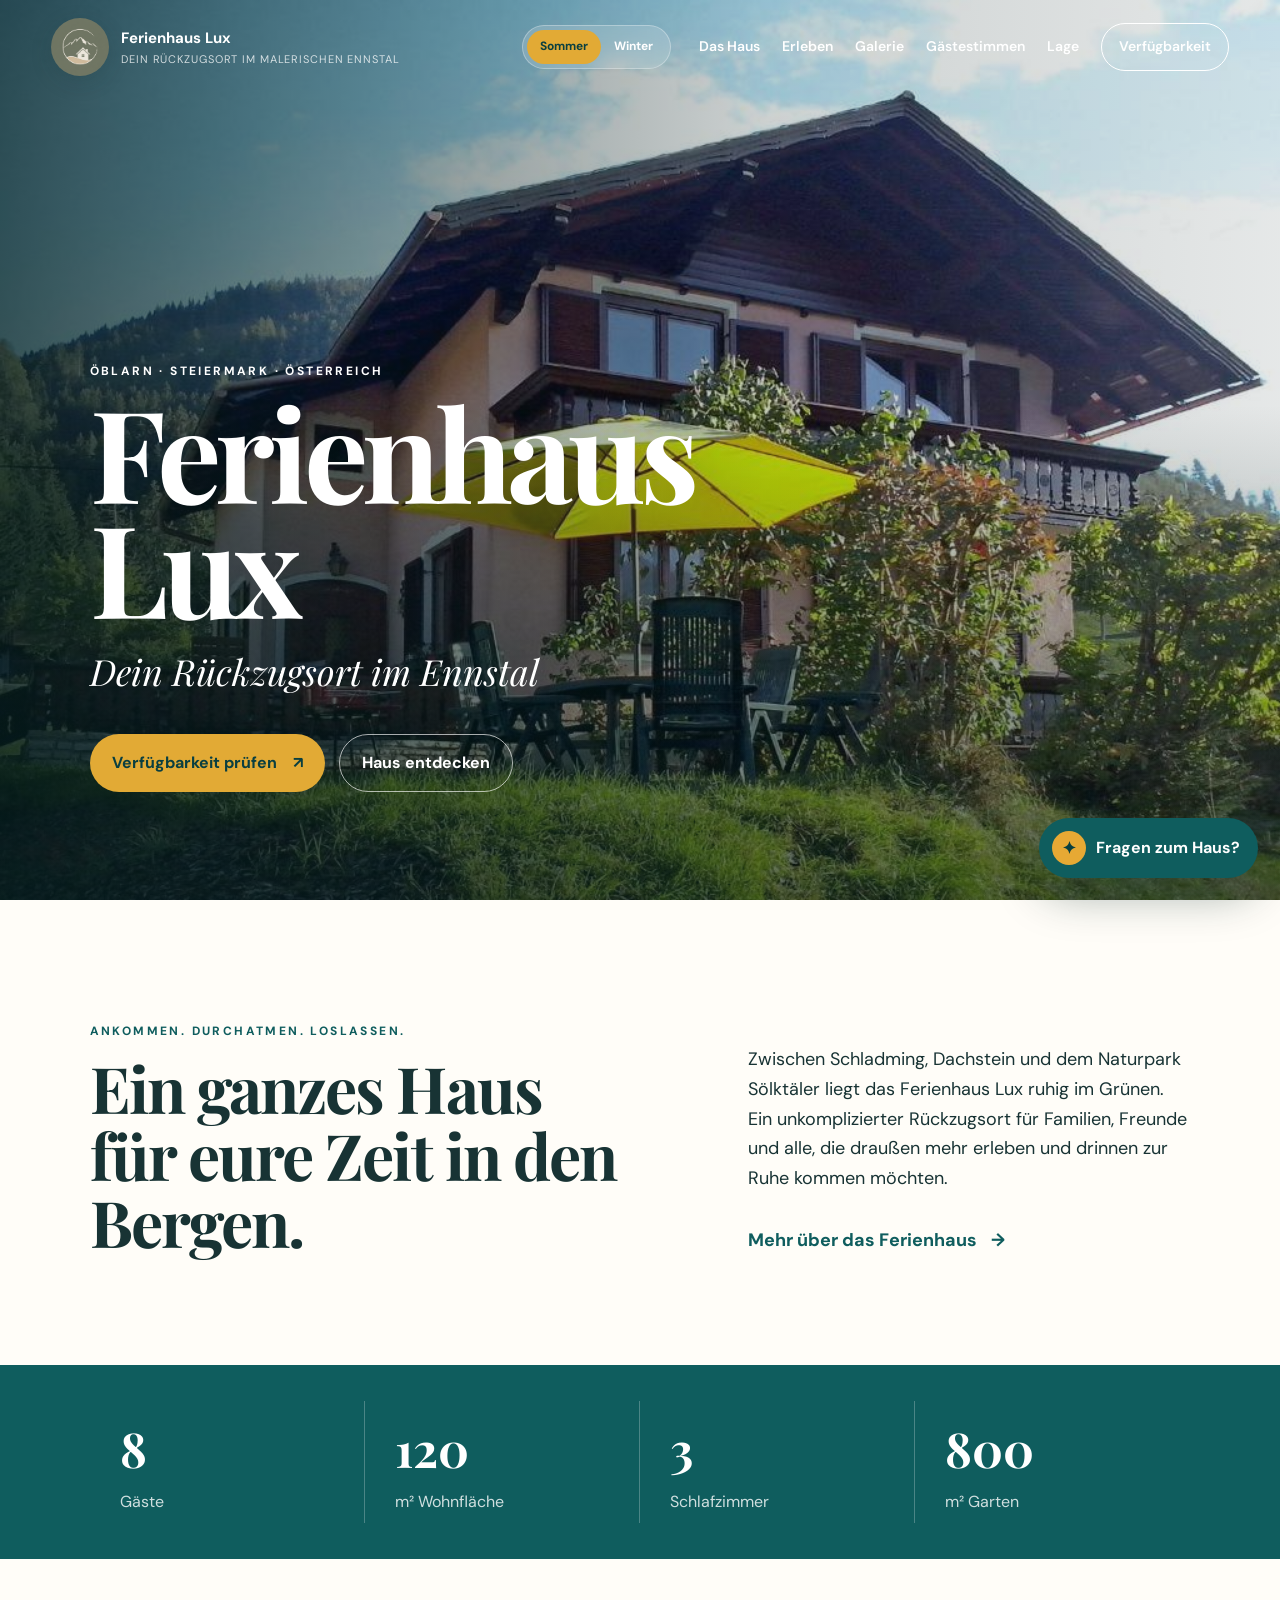
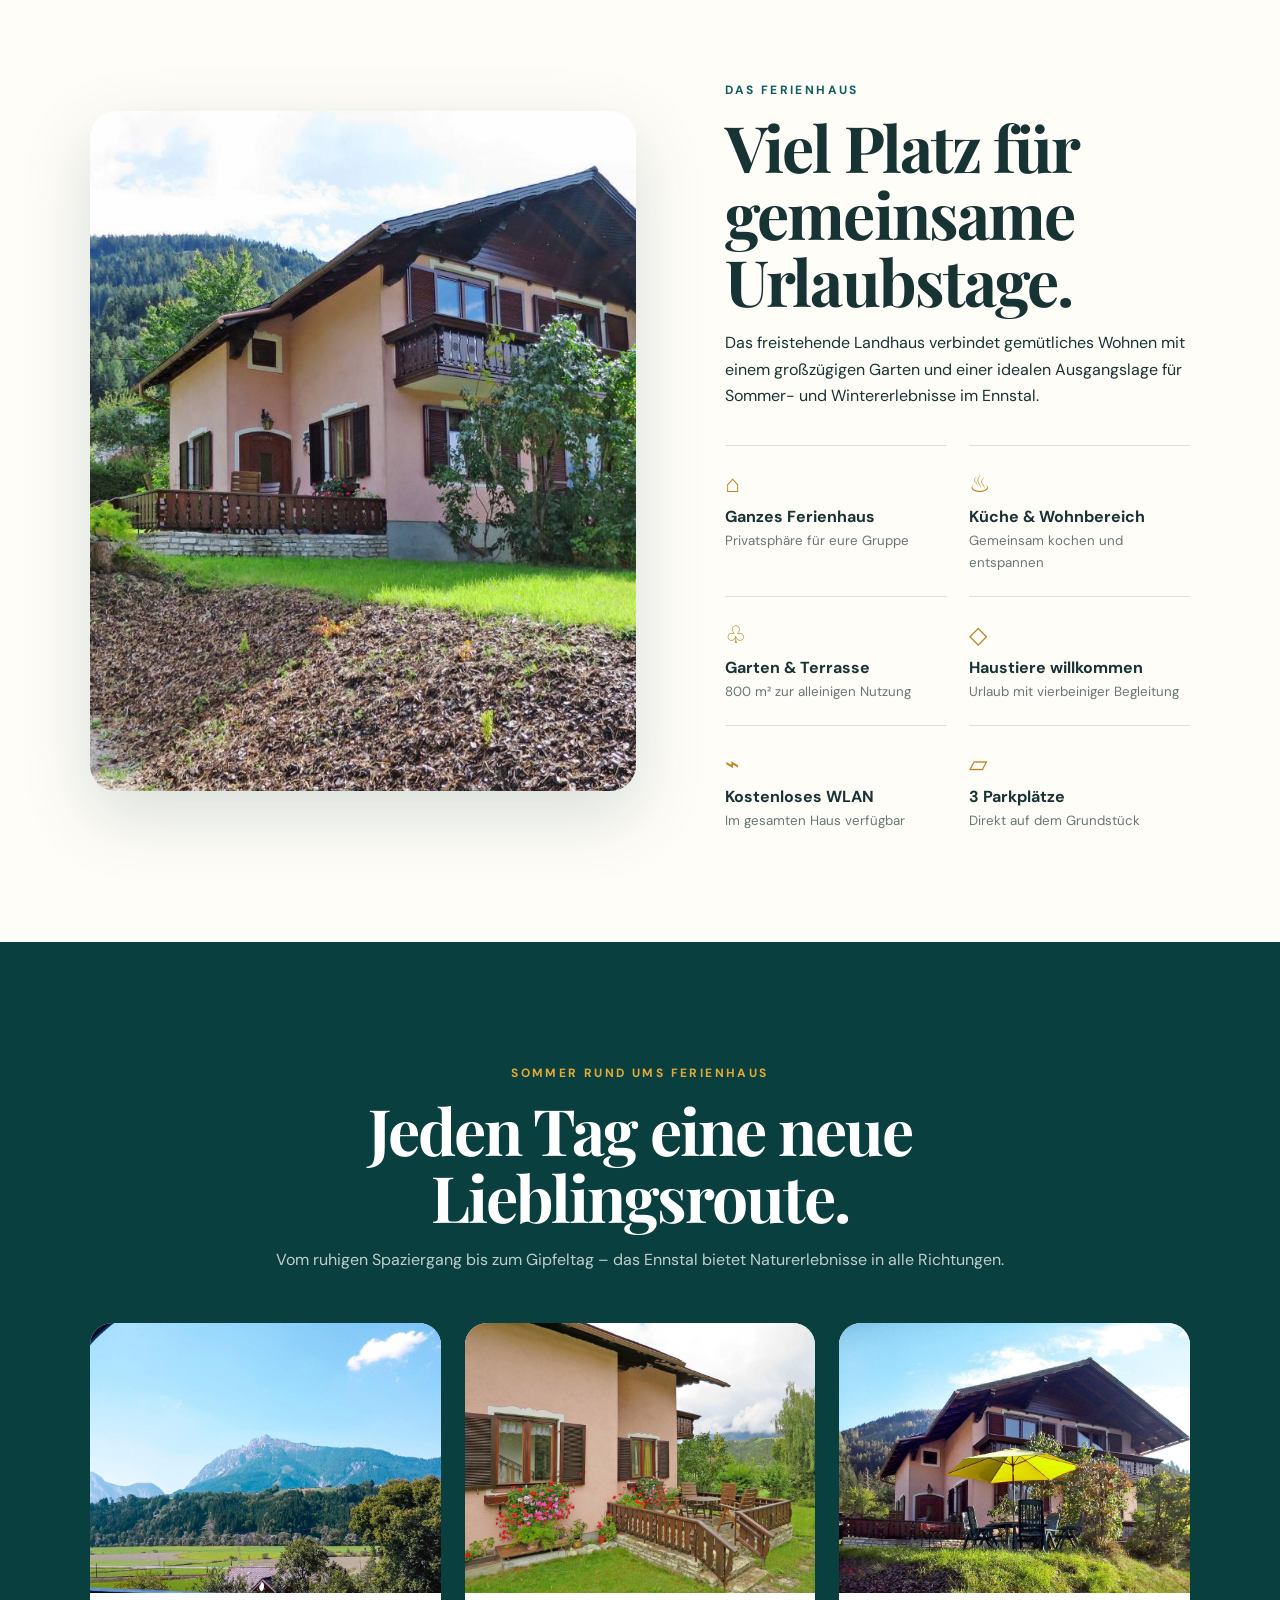
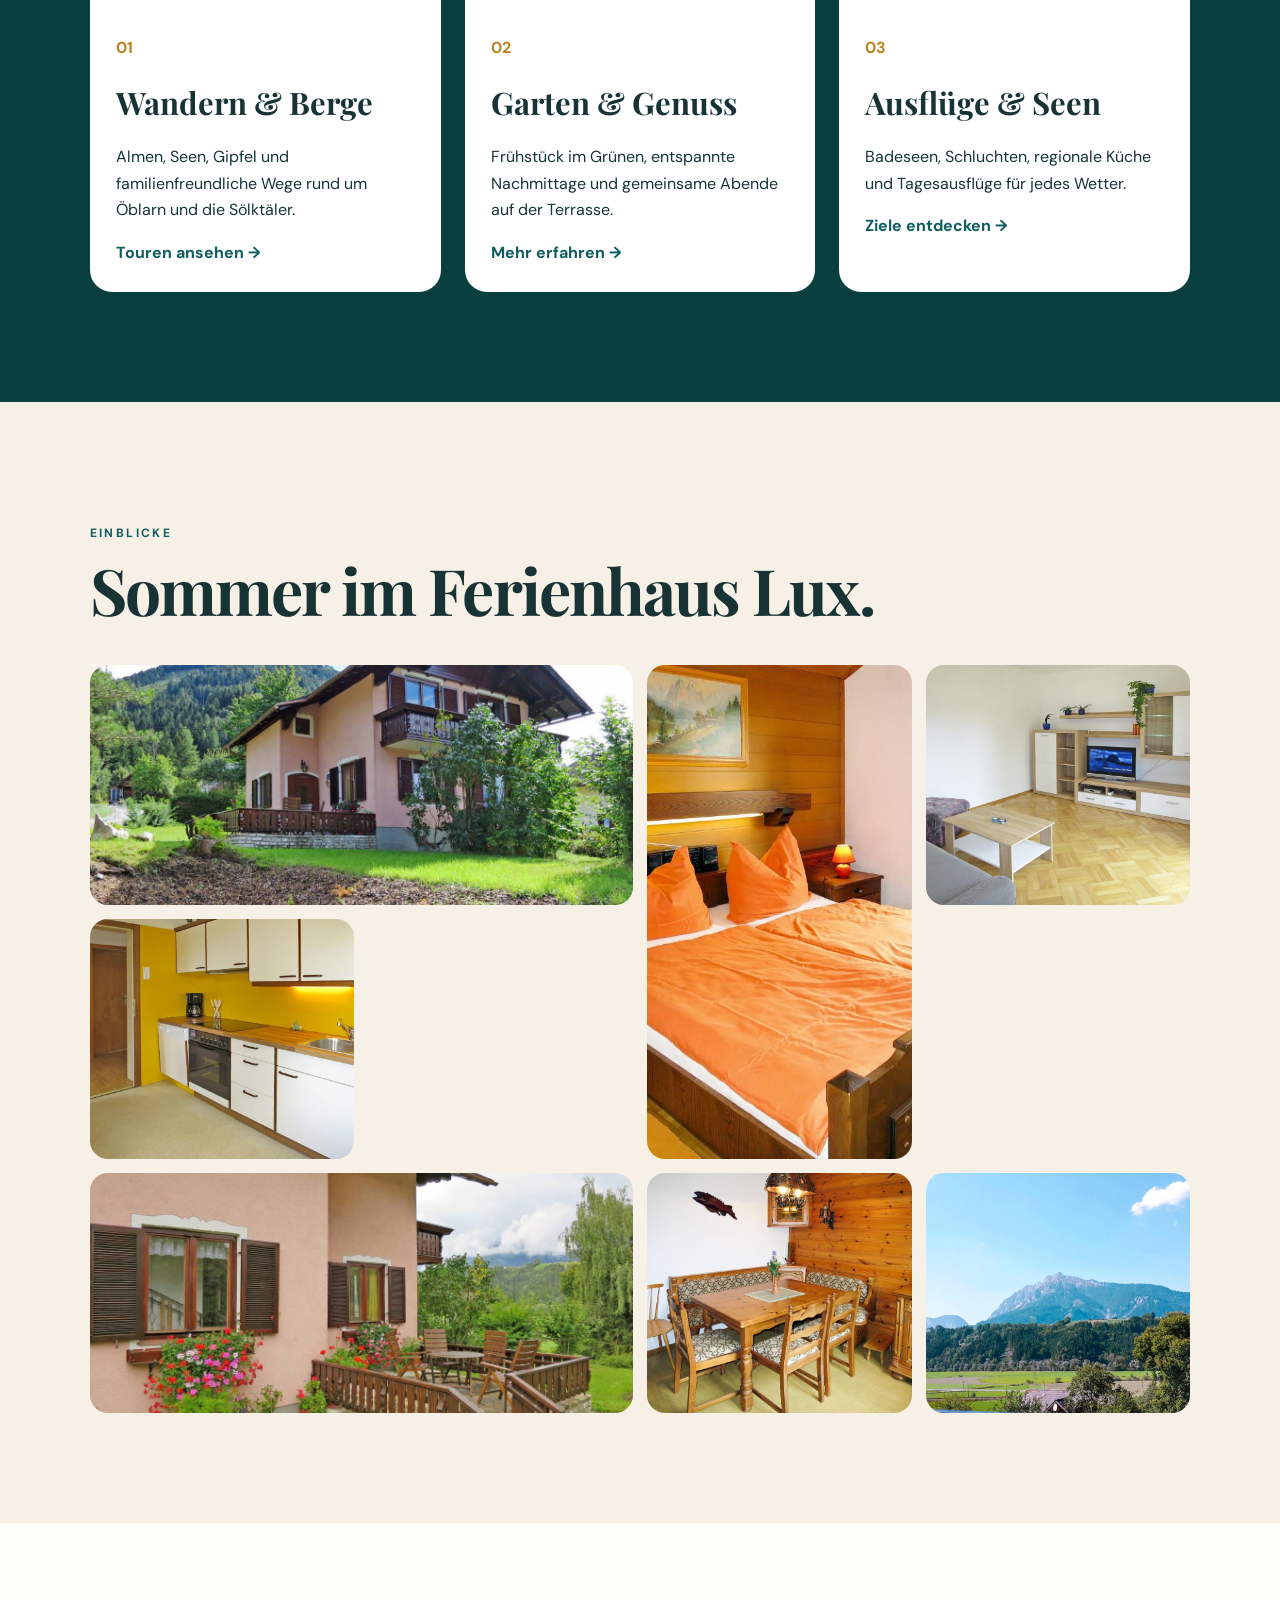
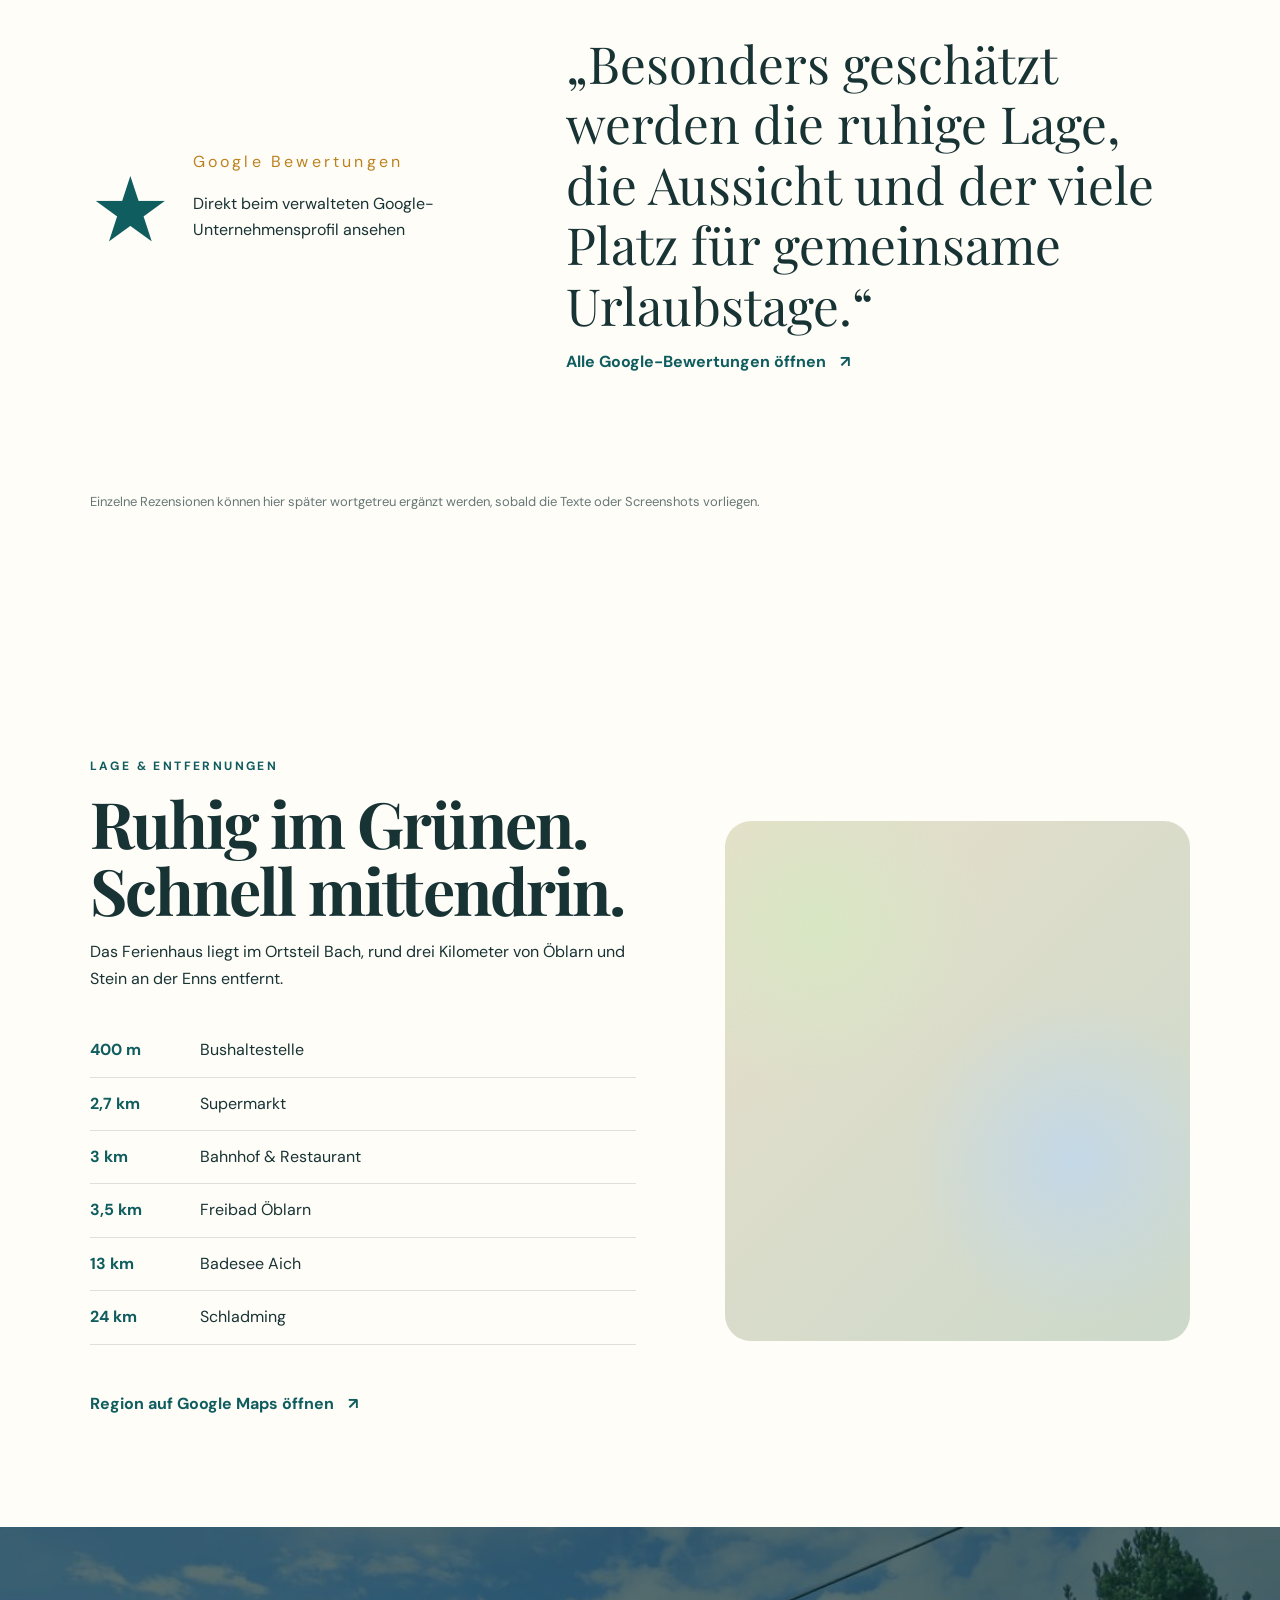
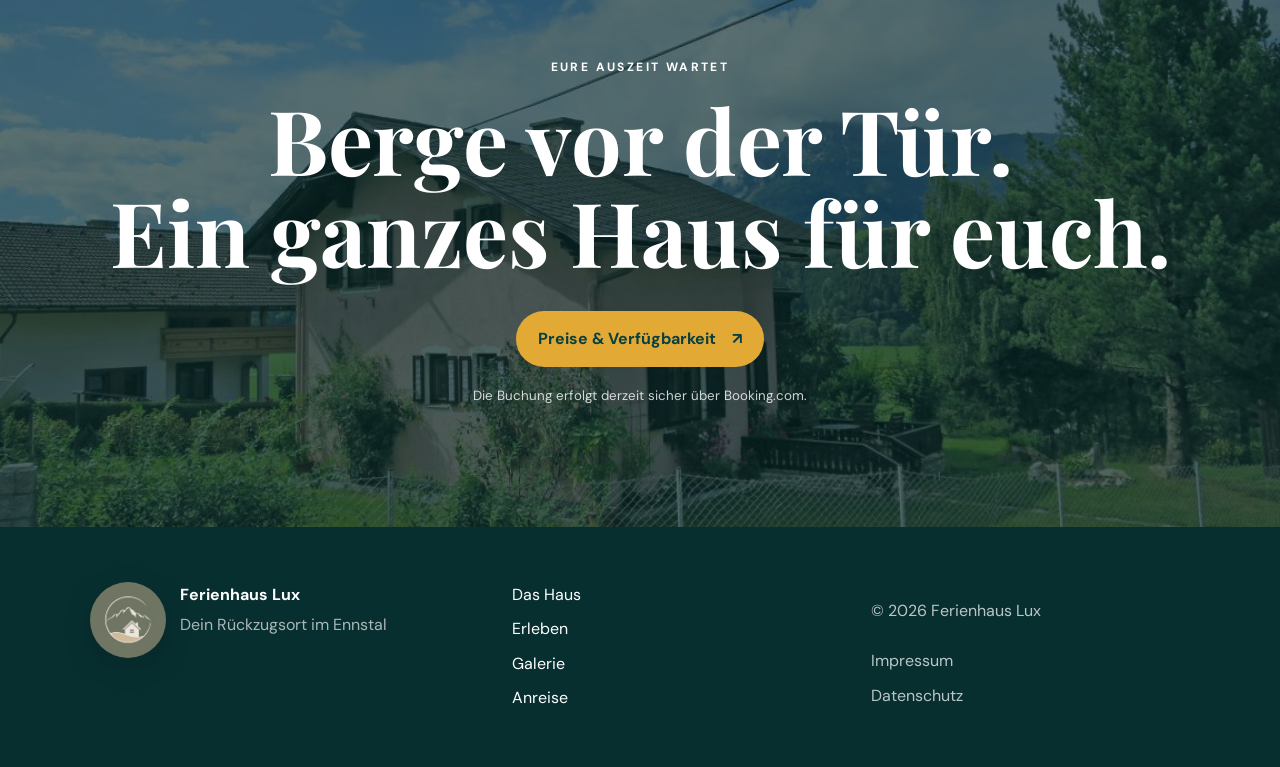
==== commit 3426f556: "Update index.html" ====
--- a/index.html
+++ b/index.html
@@ -4,7 +4,7 @@
   <meta charset="utf-8" />
   <meta name="viewport" content="width=device-width, initial-scale=1" />
   <meta name="description" content="Ferienhaus Lux in Öblarn – Dein Rückzugsort im Ennstal. Platz für bis zu 8 Gäste, Garten, Bergnatur und ideale Lage für Wanderungen und Winterurlaub." />
-  <title>Ferienhaus Lux | Dein Rückzugsort im Ennstal</title>
+  <title>Ferienhaus Lux | Dein Rückzugsort im malerischen Ennstal</title>
   <link rel="preconnect" href="https://fonts.googleapis.com">
   <link rel="preconnect" href="https://fonts.gstatic.com" crossorigin>
   <link href="https://fonts.googleapis.com/css2?family=DM+Sans:wght@400;500;600;700&family=Playfair+Display:ital,wght@0,600;1,500&display=swap" rel="stylesheet">
@@ -16,7 +16,7 @@
   <header class="site-header" id="siteHeader">
     <a class="brand" href="#top" aria-label="Zur Startseite">
       <img class="brand-logo" src="images/logo.png" alt="Logo Ferienhaus Lux" />
-      <span><strong>Ferienhaus Lux</strong><small>Dein Rückzugsort im Ennstal</small></span>
+      <span><strong>Ferienhaus Lux</strong><small>Dein Rückzugsort im malerischen Ennstal</small></span>
     </a>
     <div class="season-switch" role="group" aria-label="Jahreszeit wählen">
       <button class="season-option active" data-season="summer" type="button">Sommer</button>
